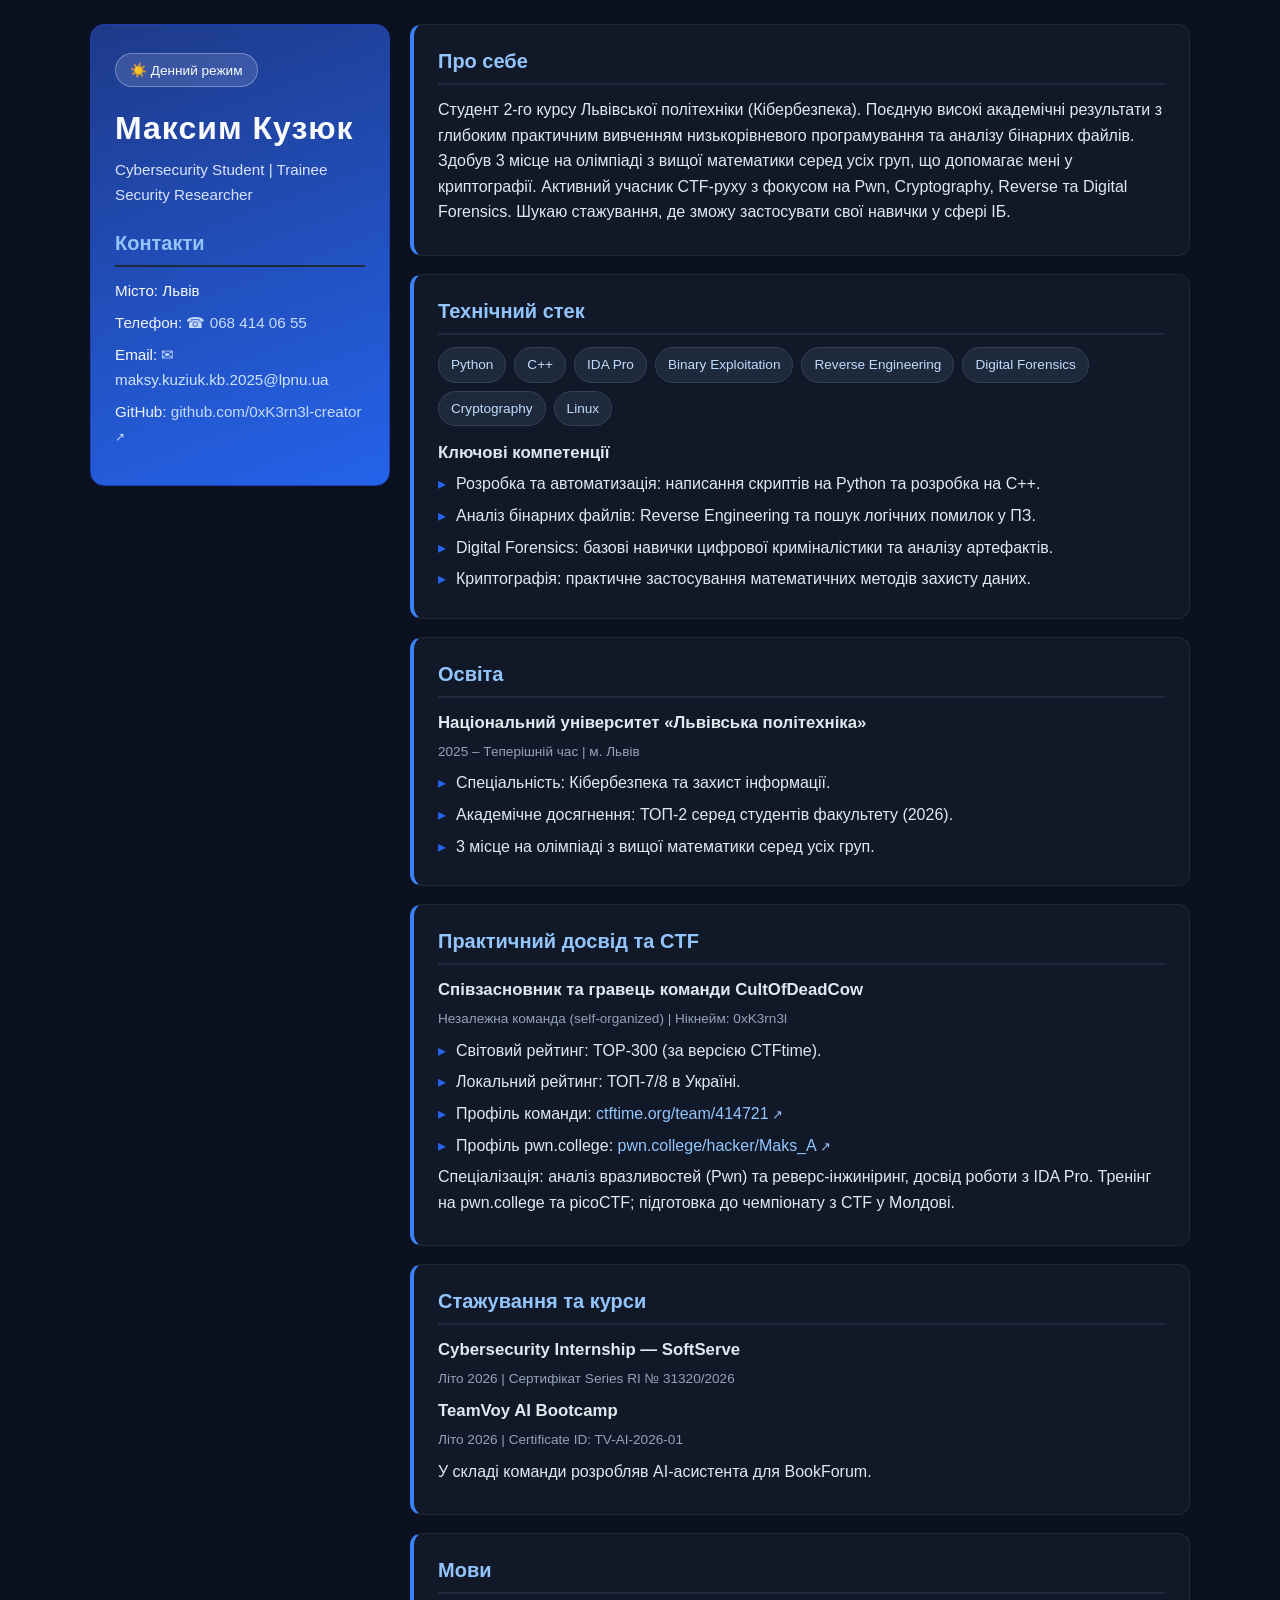
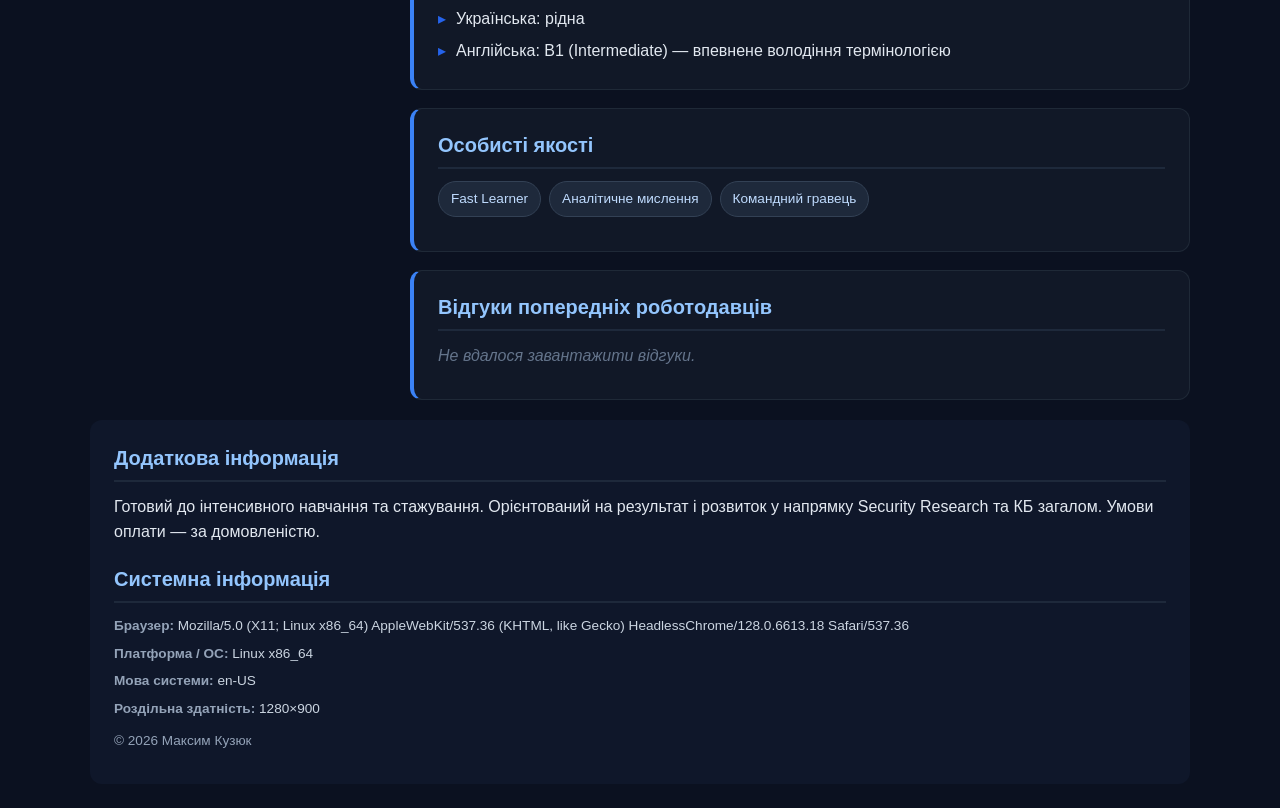
==== index.html @ e275b6f9 "Update CV site with JavaScript and React features The repository still held the lab 2 snapshot, whic" ====
<!DOCTYPE html>
<html lang="uk">
<head>
    <meta charset="UTF-8">
    <meta name="viewport" content="width=device-width, initial-scale=1.0">
    <title>Резюме — Максим Кузюк</title>

   
    <link rel="stylesheet" href="styles.css">

    <style>
        .sidebar a {
            color: #cfe3ff;
            text-decoration: none;
            border-bottom: 1px dashed transparent;
        }

        .sidebar a:hover {
            border-bottom-color: #cfe3ff;
        }
    </style>
</head>
<body>
    <div class="resume">
        <header id="top" class="sidebar">
            <button id="theme-toggle" class="theme-toggle" type="button">🌙 Нічний режим</button>
            <h1 class="name" style="letter-spacing: 1px;">Максим Кузюк</h1>
            <p class="role">Cybersecurity Student | Trainee Security Researcher</p>

            <section class="contacts">
                <h2>Контакти</h2>
                <ul class="contact-list">
                    <li>Місто: Львів</li>
                    <li>Телефон: <a href="tel:+380684140655">068 414 06 55</a></li>
                    <li>Email: <a href="mailto:maksy.kuziuk.kb.2025@lpnu.ua">maksy.kuziuk.kb.2025@lpnu.ua</a></li>
                    <li>GitHub:
                        <a href="https://github.com/0xK3rn3l-creator" target="_blank" rel="noopener">github.com/0xK3rn3l-creator</a>
                    </li>
                </ul>
            </section>
        </header>

        <main class="content">
            <section class="card">
                <h2>Про себе</h2>
                <p>
                    Студент 2-го курсу Львівської політехніки (Кібербезпека). Поєдную високі
                    академічні результати з глибоким практичним вивченням низькорівневого
                    програмування та аналізу бінарних файлів. Здобув 3 місце на олімпіаді з
                    вищої математики серед усіх груп, що допомагає мені у криптографії.
                    Активний учасник CTF-руху з фокусом на Pwn, Cryptography, Reverse та
                    Digital Forensics. Шукаю стажування, де зможу застосувати свої навички
                    у сфері ІБ.
                </p>
            </section>

            <section class="card">
                <h2>Технічний стек</h2>
                <ul class="tags">
                    <li>Python</li>
                    <li>C++</li>
                    <li>IDA Pro</li>
                    <li>Binary Exploitation</li>
                    <li>Reverse Engineering</li>
                    <li>Digital Forensics</li>
                    <li>Cryptography</li>
                    <li>Linux</li>
                </ul>

                <h3>Ключові компетенції</h3>
                <ul class="list">
                    <li>Розробка та автоматизація: написання скриптів на Python та розробка на C++.</li>
                    <li>Аналіз бінарних файлів: Reverse Engineering та пошук логічних помилок у ПЗ.</li>
                    <li>Digital Forensics: базові навички цифрової криміналістики та аналізу артефактів.</li>
                    <li>Криптографія: практичне застосування математичних методів захисту даних.</li>
                </ul>
            </section>

            <section class="card">
                <h2>Освіта</h2>
                <article>
                    <h3>Національний університет «Львівська політехніка»</h3>
                    <p class="meta">2025 – Теперішній час | м. Львів</p>
                    <ul class="list">
                        <li>Спеціальність: Кібербезпека та захист інформації.</li>
                        <li>Академічне досягнення: ТОП-2 серед студентів факультету (2026).</li>
                        <li>3 місце на олімпіаді з вищої математики серед усіх груп.</li>
                    </ul>
                </article>
            </section>

            <section class="card">
                <h2>Практичний досвід та CTF</h2>
                <article>
                    <h3>Співзасновник та гравець команди CultOfDeadCow</h3>
                    <p class="meta">Незалежна команда (self-organized) | Нікнейм: 0xK3rn3l</p>
                    <ul class="list">
                        <li>Світовий рейтинг: TOP-300 (за версією CTFtime).</li>
                        <li>Локальний рейтинг: ТОП-7/8 в Україні.</li>
                        <li>Профіль команди:
                            <a href="https://ctftime.org/team/414721" target="_blank" rel="noopener">ctftime.org/team/414721</a>
                        </li>
                        <li>Профіль pwn.college:
                            <a href="https://pwn.college/hacker/Maks_A" target="_blank" rel="noopener">pwn.college/hacker/Maks_A</a>
                        </li>
                    </ul>
                    <p>
                        Спеціалізація: аналіз вразливостей (Pwn) та реверс-інжиніринг, досвід
                        роботи з IDA Pro. Тренінг на pwn.college та picoCTF; підготовка до
                        чемпіонату з CTF у Молдові.
                    </p>
                </article>
            </section>

            <section class="card">
                <h2>Стажування та курси</h2>
                <article>
                    <h3>Cybersecurity Internship — SoftServe</h3>
                    <p class="meta">Літо 2026 | Сертифікат Series RI № 31320/2026</p>
                </article>
                <article>
                    <h3>TeamVoy AI Bootcamp</h3>
                    <p class="meta">Літо 2026 | Certificate ID: TV-AI-2026-01</p>
                    <p>У складі команди розробляв AI-асистента для BookForum.</p>
                </article>
            </section>

            <section class="card">
                <h2>Мови</h2>
                <ul class="list">
                    <li>Українська: рідна</li>
                    <li>Англійська: B1 (Intermediate) — впевнене володіння термінологією</li>
                </ul>
            </section>

            <section class="card">
                <h2>Особисті якості</h2>
                <ul class="tags">
                    <li>Fast Learner</li>
                    <li>Аналітичне мислення</li>
                    <li>Командний гравець</li>
                </ul>
            </section>

            <section class="card">
                <h2>Відгуки попередніх роботодавців</h2>
                <div id="comments-list" class="reviews">
                    <p class="review-loading">Завантаження відгуків…</p>
                </div>
            </section>
        </main>

        <footer class="site-footer">
            <h2>Додаткова інформація</h2>
            <p>
                Готовий до інтенсивного навчання та стажування. Орієнтований на результат
                і розвиток у напрямку Security Research та КБ загалом. Умови оплати — за
                домовленістю.
            </p>

            <h2 class="sys-title">Системна інформація</h2>
            <ul id="system-info" class="system-info"></ul>

            <p class="copyright">© 2026 Максим Кузюк</p>
        </footer>
    </div>

    <div id="contact-modal" class="modal-overlay">
        <div class="modal">
            <button id="modal-close" class="modal-close" type="button" aria-label="Закрити">×</button>
            <h2>Зворотний зв'язок</h2>
            <p class="modal-subtitle">Залиште свої контакти — я відповім найближчим часом.</p>

            <form id="contact-form" class="contact-form">
                <label>
                    Ім'я
                    <input type="text" name="name" required>
                </label>
                <label>
                    Email
                    <input type="email" name="email" required>
                </label>
                <label>
                    Номер телефону
                    <input type="tel" name="phone" required>
                </label>
                <label>
                    Повідомлення
                    <textarea name="message" rows="4" required></textarea>
                </label>
                <button type="submit" class="submit-btn">Надіслати</button>
            </form>
        </div>
    </div>

    <script src="script.js"></script>
</body>
</html>
---- styles.css ----
* {
    box-sizing: border-box;
    margin: 0;
    padding: 0;
}

body {
    font-family: "Segoe UI", Arial, sans-serif;
    line-height: 1.6;
    color: #1f2937;
    background-color: #eef2f7;
    padding: 24px;
}

h1 {
    font-size: 2rem;
    margin-bottom: 4px;
}

h2 {
    font-size: 1.25rem;
    color: #1e3a8a;
    margin-bottom: 12px;
    padding-bottom: 6px;
    border-bottom: 2px solid #dbe4f0;
}

h3 {
    font-size: 1.05rem;
    margin-bottom: 4px;
}

p {
    margin-bottom: 10px;
}

a {
    color: #1d4ed8;
    text-decoration: none;
}

ul {
    list-style: none;
}

.resume {
    display: grid;
    grid-template-columns: 300px 1fr;
    grid-template-areas:
        "sidebar content"
        "footer  footer";
    gap: 20px;
    max-width: 1100px;
    margin: 0 auto;
}

.sidebar {
    grid-area: sidebar;
    background: linear-gradient(160deg, #1e3a8a, #2563eb);
    color: #f8fafc;
    padding: 28px 24px;
    border-radius: 14px;
    border: 1px solid #1e40af;
    align-self: start;
}

.sidebar h2 {
    color: #ffffff;
    border-bottom-color: rgba(255, 255, 255, 0.35);
}

.role {
    font-size: 0.95rem;
    color: #dbe4ff;
    margin-bottom: 20px;
}

.content {
    grid-area: content;
    display: flex;
    flex-direction: column;
    gap: 18px;
}

.card {
    background-color: #ffffff;
    padding: 20px 24px;
    border: 1px solid #e2e8f0;
    border-left: 4px solid #2563eb;
    border-radius: 12px;
    margin-bottom: 0;
}

.contact-list li {
    margin-bottom: 8px;
    font-size: 0.95rem;
}

.tags {
    display: flex;
    flex-wrap: wrap;
    gap: 8px;
    margin-bottom: 14px;
}

.tags li {
    background-color: #e7efff;
    color: #1e3a8a;
    padding: 6px 12px;
    border: 1px solid #c7dbff;
    border-radius: 999px;
    font-size: 0.85rem;
}

.list li {
    position: relative;
    padding-left: 18px;
    margin-bottom: 6px;
}

.list li::before {
    content: "▸";
    position: absolute;
    left: 0;
    color: #2563eb;
}

.meta {
    font-size: 0.85rem;
    color: #64748b;
    margin-bottom: 8px;
}

.site-footer {
    grid-area: footer;
    background-color: #0f172a;
    color: #e2e8f0;
    padding: 22px 24px;
    border-radius: 12px;
}

.site-footer h2 {
    color: #ffffff;
    border-bottom-color: rgba(255, 255, 255, 0.2);
}

.copyright {
    margin-top: 10px;
    font-size: 0.85rem;
    color: #94a3b8;
}

#top {
    position: sticky;
    top: 24px;
}

a[href^="mailto:"]::before {
    content: "✉ ";
}

a[href^="tel:"]::before {
    content: "☎ ";
}

a[target="_blank"]::after {
    content: " ↗";
    font-size: 0.8em;
}

.content a:hover {
    color: #1e3a8a;
    text-decoration: underline;
}

a:focus {
    outline: 2px solid #f59e0b;
    outline-offset: 2px;
}

.tags li:hover {
    background-color: #2563eb;
    color: #ffffff;
    cursor: default;
}

.card:first-child {
    margin-top: 0;
}

.contact-list li:nth-child(even) {
    opacity: 0.95;
}

@media (max-width: 768px) {
    body {
        padding: 12px;
    }

    .resume {
        grid-template-columns: 1fr;
        grid-template-areas:
            "sidebar"
            "content"
            "footer";
    }

    #top {
        position: static;
    }

    h1 {
        font-size: 1.6rem;
    }
}

.theme-toggle {
    display: inline-block;
    margin-bottom: 16px;
    padding: 8px 14px;
    font-size: 0.85rem;
    color: #f8fafc;
    background: rgba(255, 255, 255, 0.12);
    border: 1px solid rgba(255, 255, 255, 0.3);
    border-radius: 999px;
    cursor: pointer;
    transition: background 0.2s;
}

.theme-toggle:hover {
    background: rgba(255, 255, 255, 0.25);
}

.reviews {
    display: flex;
    flex-direction: column;
    gap: 14px;
}

.review {
    padding: 14px 16px;
    background-color: #f8fafc;
    border: 1px solid #e2e8f0;
    border-left: 4px solid #2563eb;
    border-radius: 10px;
}

.review-name {
    font-size: 1rem;
    color: #1e3a8a;
    text-transform: capitalize;
}

.review-email {
    font-size: 0.8rem;
    color: #64748b;
    margin-bottom: 6px;
}

.review-body {
    font-size: 0.92rem;
    margin-bottom: 0;
}

.review-loading,
.review-error {
    color: #64748b;
    font-style: italic;
}

.sys-title {
    margin-top: 18px;
}

.system-info {
    display: grid;
    gap: 6px;
    font-size: 0.85rem;
    color: #cbd5e1;
}

.system-info .sys-key {
    color: #94a3b8;
    font-weight: 600;
}

.system-info .sys-val {
    word-break: break-word;
}

.modal-overlay {
    display: none;
    position: fixed;
    inset: 0;
    background: rgba(15, 23, 42, 0.65);
    z-index: 100;
    align-items: center;
    justify-content: center;
    padding: 16px;
}

.modal-overlay.open {
    display: flex;
}

.modal {
    position: relative;
    width: 100%;
    max-width: 440px;
    background: #ffffff;
    border-radius: 14px;
    padding: 28px 26px;
    box-shadow: 0 20px 50px rgba(0, 0, 0, 0.35);
}

.modal-close {
    position: absolute;
    top: 12px;
    right: 14px;
    width: 32px;
    height: 32px;
    font-size: 1.4rem;
    line-height: 1;
    color: #64748b;
    background: transparent;
    border: none;
    cursor: pointer;
    border-radius: 8px;
}

.modal-close:hover {
    background: #f1f5f9;
    color: #0f172a;
}

.modal-subtitle {
    font-size: 0.9rem;
    color: #64748b;
}

.contact-form {
    display: flex;
    flex-direction: column;
    gap: 12px;
    margin-top: 8px;
}

.contact-form label {
    display: flex;
    flex-direction: column;
    gap: 4px;
    font-size: 0.85rem;
    font-weight: 600;
    color: #334155;
}

.contact-form input,
.contact-form textarea {
    padding: 9px 11px;
    font: inherit;
    font-weight: 400;
    color: #1f2937;
    border: 1px solid #cbd5e1;
    border-radius: 8px;
    resize: vertical;
}

.contact-form input:focus,
.contact-form textarea:focus {
    outline: 2px solid #2563eb;
    outline-offset: 1px;
    border-color: #2563eb;
}

.submit-btn {
    margin-top: 4px;
    padding: 10px;
    font-size: 0.95rem;
    font-weight: 600;
    color: #ffffff;
    background: #2563eb;
    border: none;
    border-radius: 8px;
    cursor: pointer;
    transition: background 0.2s;
}

.submit-btn:hover {
    background: #1d4ed8;
}

body.dark {
    background-color: #0b1120;
    color: #e2e8f0;
}

body.dark h2 {
    color: #93c5fd;
    border-bottom-color: #1e293b;
}

body.dark h3 {
    color: #e2e8f0;
}

body.dark .card {
    background-color: #111827;
    border-color: #1f2937;
    border-left-color: #3b82f6;
}

body.dark .tags li {
    background-color: #1e293b;
    color: #bfdbfe;
    border-color: #334155;
}

body.dark .meta {
    color: #94a3b8;
}

body.dark .content a {
    color: #93c5fd;
}

body.dark .review {
    background-color: #0f172a;
    border-color: #1f2937;
}

body.dark .review-name {
    color: #93c5fd;
}

body.dark .modal {
    background: #111827;
    color: #e2e8f0;
}

body.dark .modal-close:hover {
    background: #1f2937;
    color: #f8fafc;
}

body.dark .contact-form label {
    color: #cbd5e1;
}

body.dark .contact-form input,
body.dark .contact-form textarea {
    background: #0b1120;
    color: #e2e8f0;
    border-color: #334155;
}
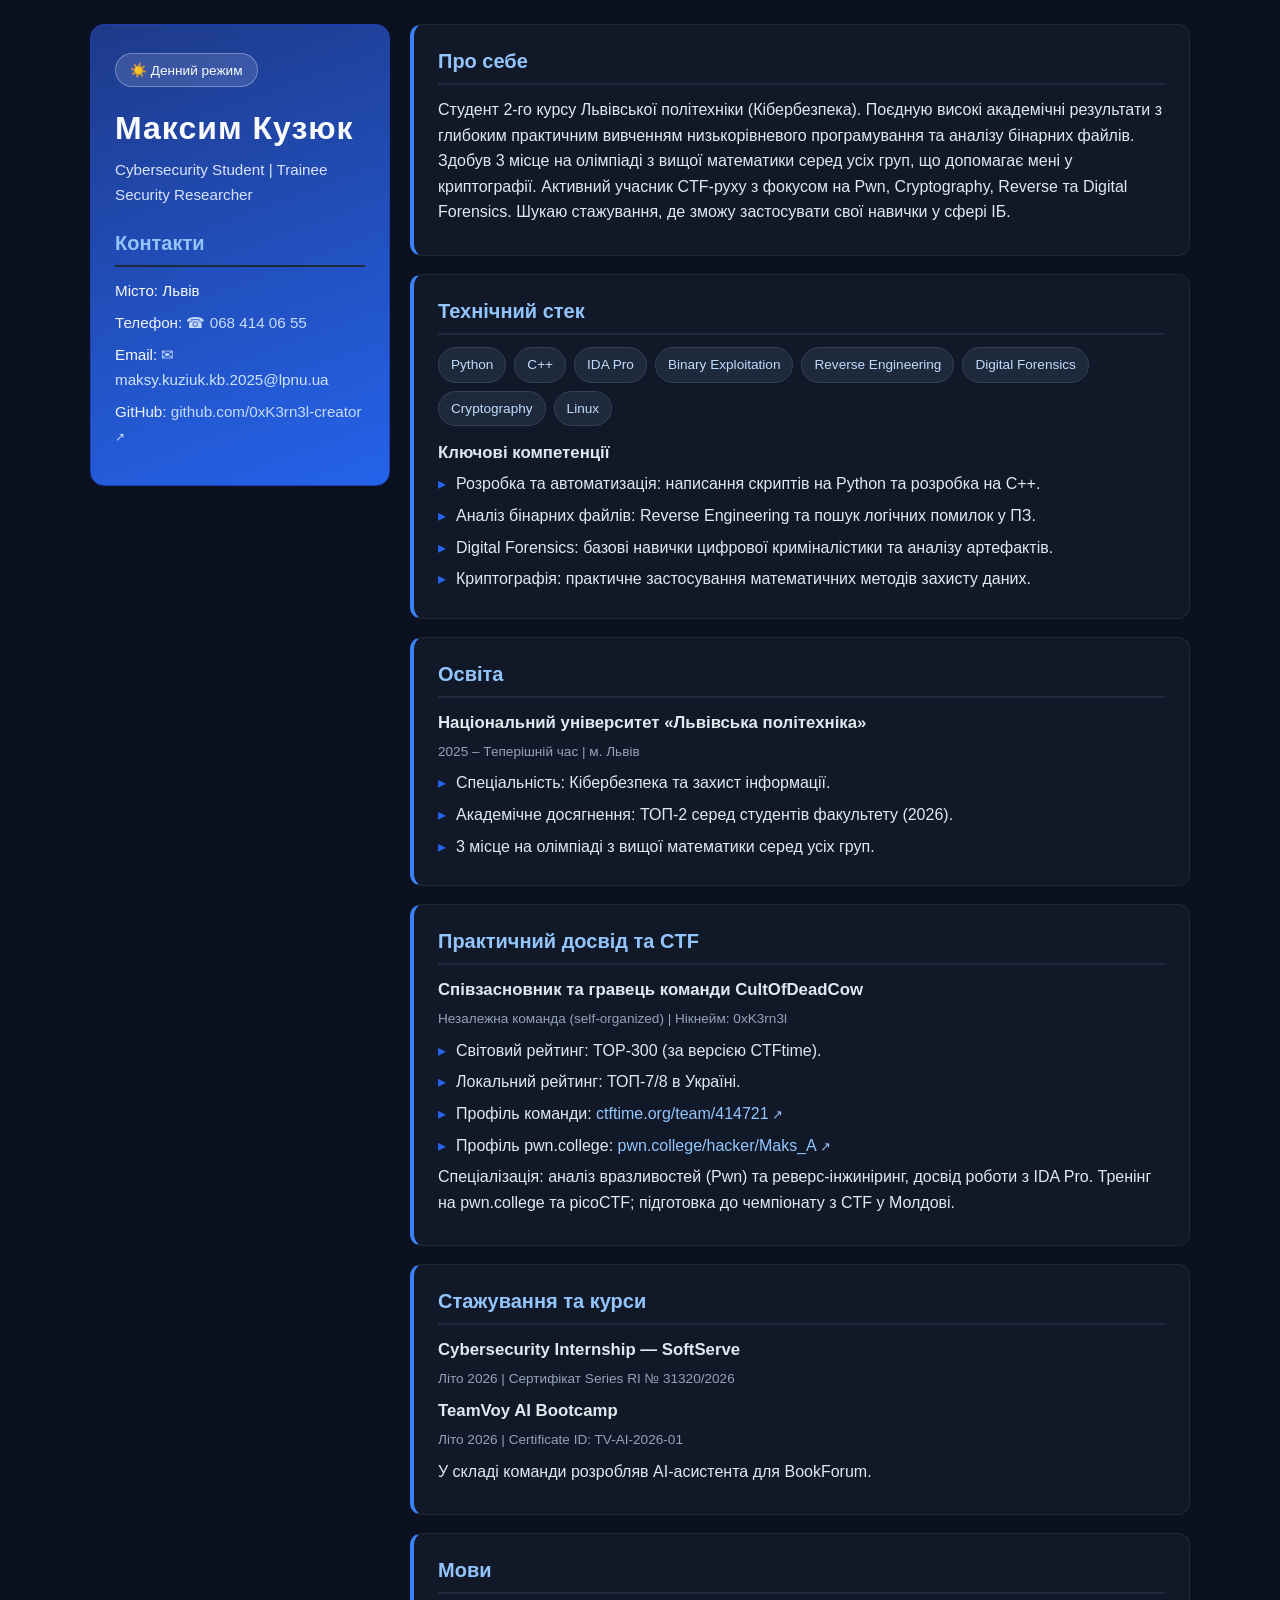
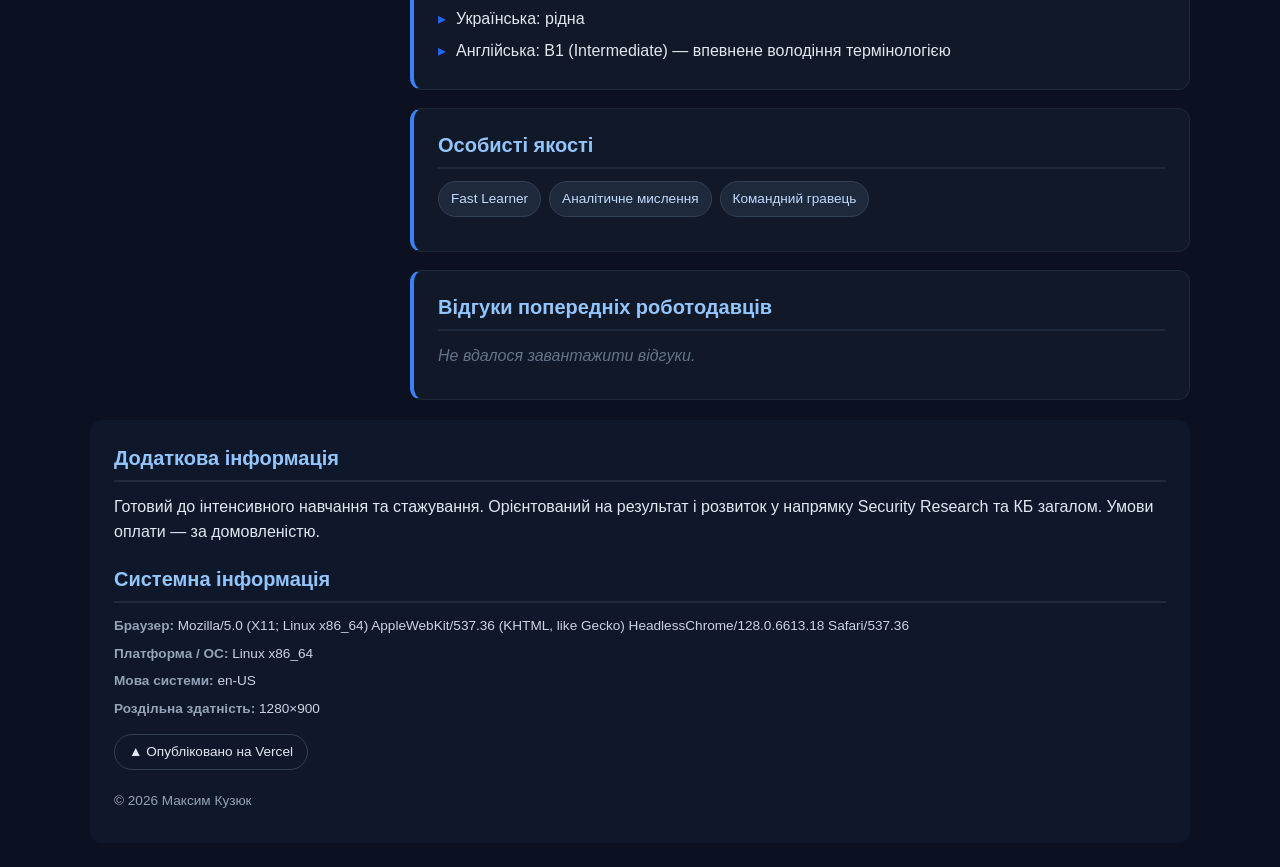
==== commit 87d75a2b: "Add deployment badge to the footer" ====
--- a/index.html
+++ b/index.html
@@ -161,6 +161,7 @@
             <h2 class="sys-title">Системна інформація</h2>
             <ul id="system-info" class="system-info"></ul>
 
+            <p class="deploy-badge">▲ Опубліковано на Vercel</p>
             <p class="copyright">© 2026 Максим Кузюк</p>
         </footer>
     </div>
--- a/styles.css
+++ b/styles.css
@@ -142,6 +142,16 @@
 .site-footer h2 {
     color: #ffffff;
     border-bottom-color: rgba(255, 255, 255, 0.2);
+}
+
+.deploy-badge {
+    display: inline-block;
+    margin-top: 14px;
+    padding: 6px 14px;
+    border: 1px solid #334155;
+    border-radius: 999px;
+    font-size: 0.85rem;
+    color: #e2e8f0;
 }
 
 .copyright {
